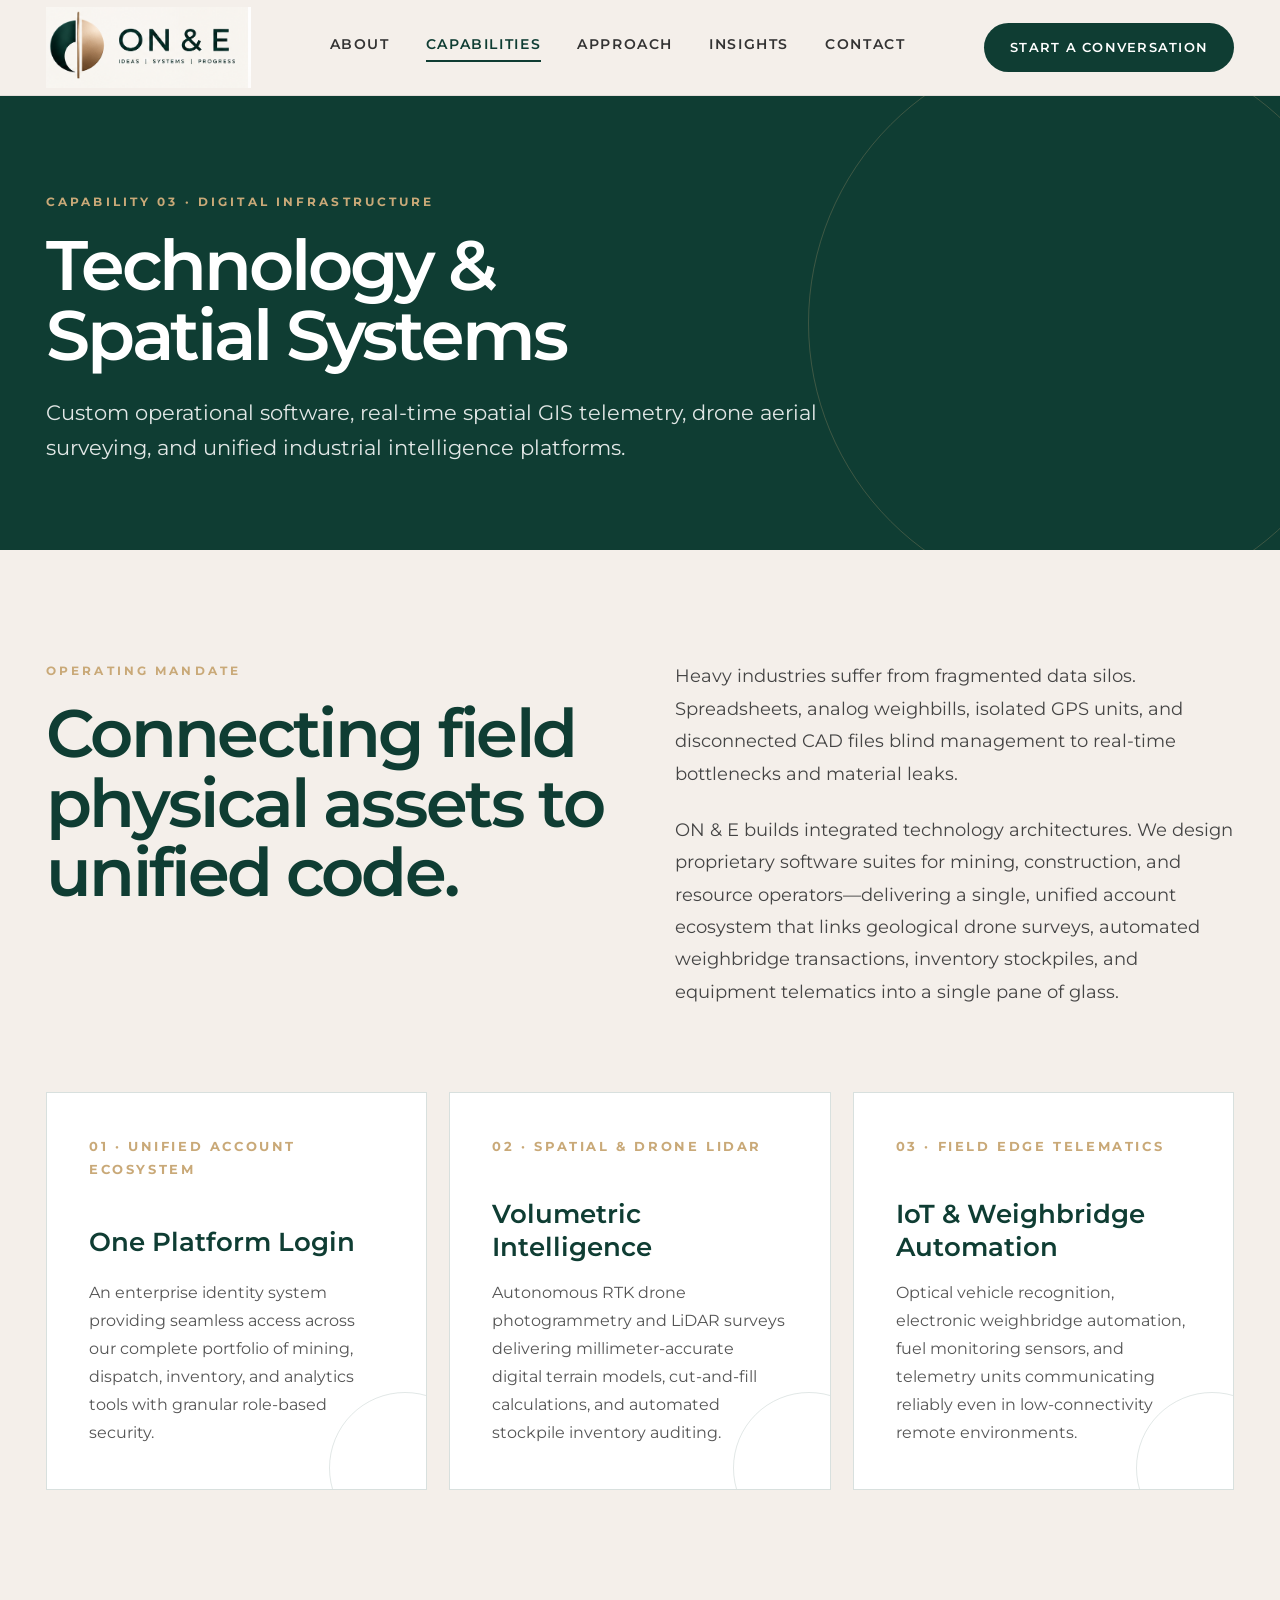
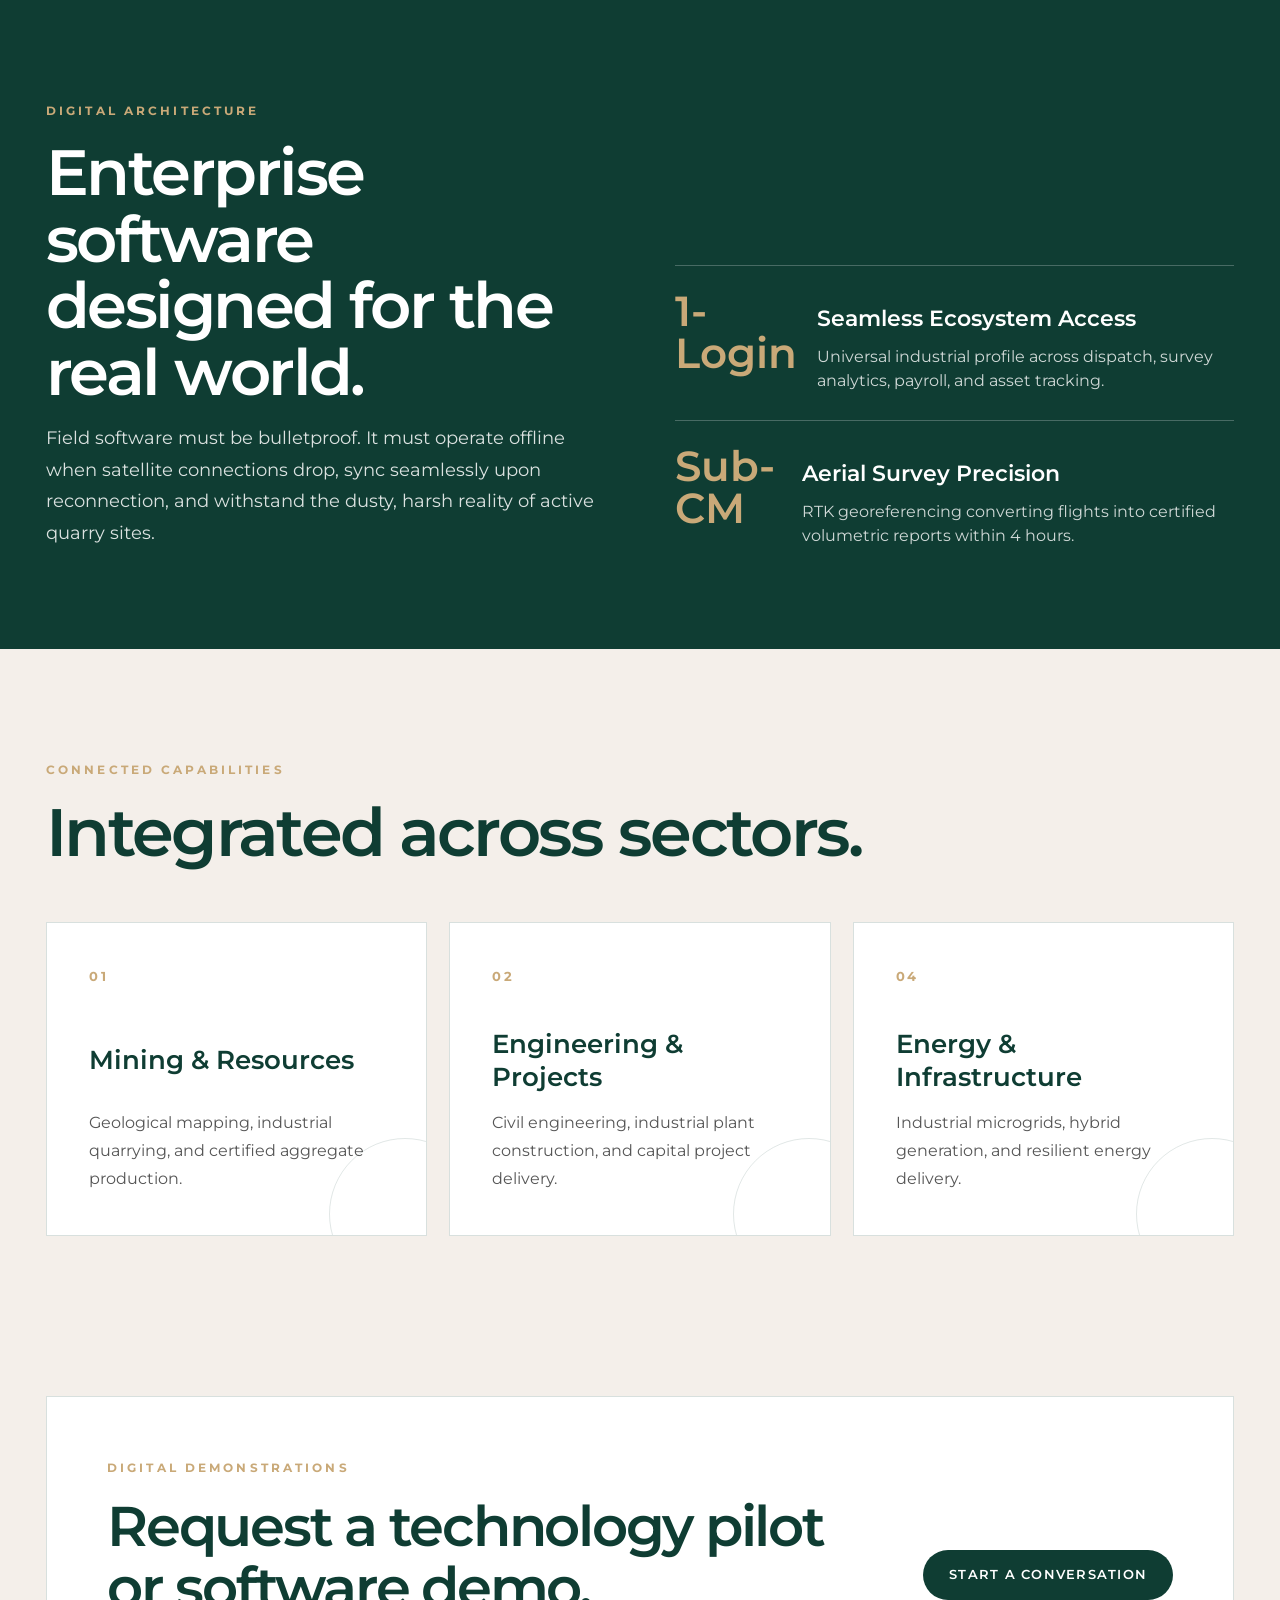
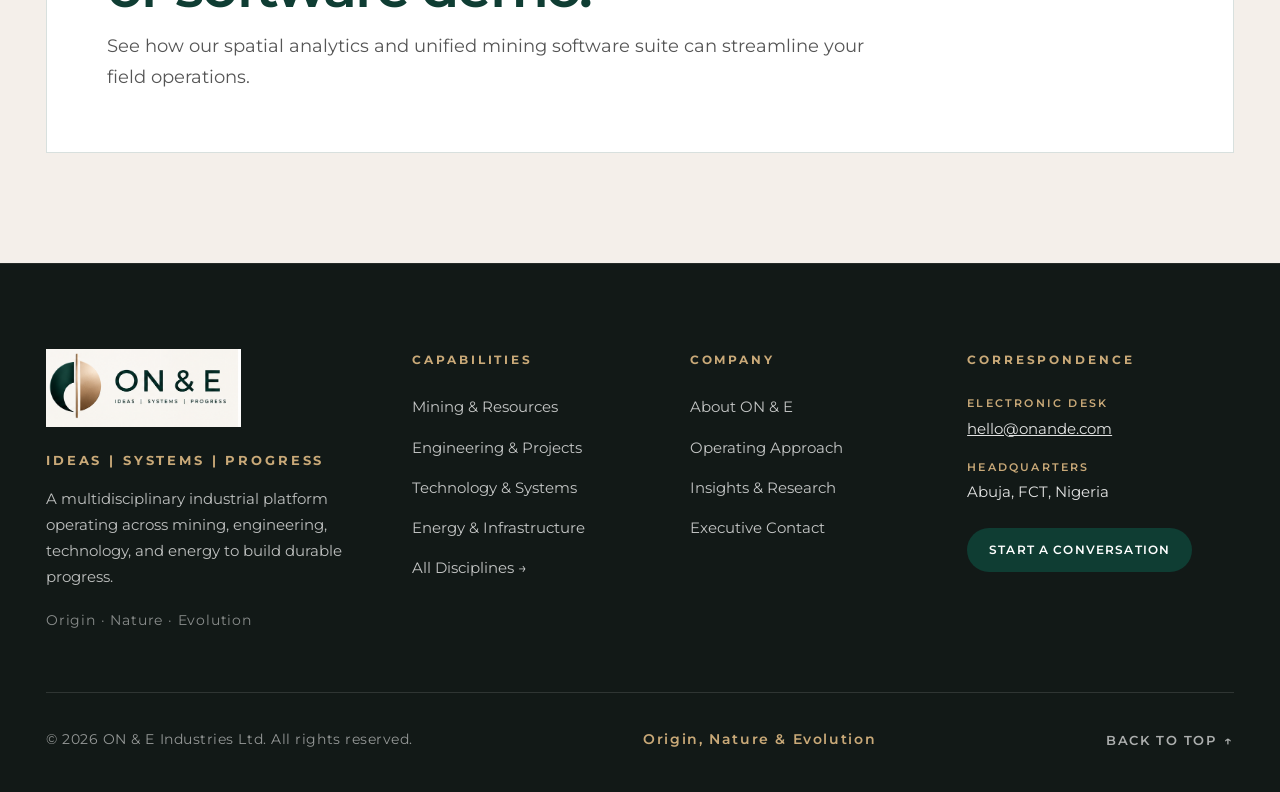
==== public/technology-systems.html @ f76ce3d9 "feat: complete production-ready ON & E corporate website with Swiss architectural design and full fo" ====
﻿<!doctype html>
<html lang="en">
<head>
  <meta charset="utf-8">
  <meta name="viewport" content="width=device-width, initial-scale=1">
  <title>Technology & Systems — Capabilities — ON & E</title>
  <meta name="description" content="ON & E Technology & Systems: Operational mining software, spatial intelligence, drone LiDAR surveying, and unified industrial cloud platforms.">
  <link rel="icon" type="image/svg+xml" href="favicon.svg">
  <link rel="stylesheet" href="css/styles.css">
</head>
<body>

  <!-- Navigation -->
  <header class="nav">
    <div class="wrap">
      <a href="index.html" aria-label="ON & E Home">
        <img class="logo" src="on-e-logo.png" alt="ON & E — Ideas | Systems | Progress">
      </a>
      <nav class="links" aria-label="Main Navigation">
        <a href="about.html">About</a>
        <a href="capabilities.html" class="active">Capabilities</a>
        <a href="approach.html">Approach</a>
        <a href="insights.html">Insights</a>
        <a href="contact.html">Contact</a>
      </nav>
      <a class="cta" href="contact.html">Start a conversation</a>
      <button class="mobile-toggle" id="mobile-toggle" aria-label="Toggle Navigation" aria-expanded="false">
        <svg width="24" height="24" viewBox="0 0 24 24" fill="none" stroke="currentColor" stroke-width="2">
          <path d="M4 6h16M4 12h16M4 18h16"/>
        </svg>
      </button>
    </div>
  </header>

  <!-- Mobile Drawer Menu -->
  <div class="mobile-menu" id="mobile-menu">
    <a href="index.html">Home</a>
    <a href="about.html">About</a>
    <a href="capabilities.html" class="active">Capabilities</a>
    <a href="approach.html">Approach</a>
    <a href="insights.html">Insights</a>
    <a href="contact.html">Contact</a>
  </div>

  <main>
    <!-- PAGE HERO -->
    <section class="page-hero-clean">
      <div class="wrap">
        <div class="eyebrow" style="color: var(--bronze);">Capability 03 · Digital Infrastructure</div>
        <h1>Technology &amp;<br>Spatial Systems</h1>
        <p>
          Custom operational software, real-time spatial GIS telemetry, drone aerial surveying, and unified industrial intelligence platforms.
        </p>
      </div>
    </section>

    <!-- SECTION: DISCIPLINE OVERVIEW -->
    <section class="section">
      <div class="wrap">
        <div class="grid2">
          <div>
            <div class="eyebrow">Operating Mandate</div>
            <h2>Connecting field physical assets to unified code.</h2>
          </div>
          <div>
            <p class="body-para">
              Heavy industries suffer from fragmented data silos. Spreadsheets, analog weighbills, isolated GPS units, and disconnected CAD files blind management to real-time bottlenecks and material leaks.
            </p>
            <p class="body-para">
              ON &amp; E builds integrated technology architectures. We design proprietary software suites for mining, construction, and resource operators—delivering a single, unified account ecosystem that links geological drone surveys, automated weighbridge transactions, inventory stockpiles, and equipment telematics into a single pane of glass.
            </p>
          </div>
        </div>

        <!-- TECHNICAL PILLARS GRID -->
        <div class="grid3" style="margin-top: 60px;">
          <article class="card">
            <div class="num">01 · Unified Account Ecosystem</div>
            <h3>One Platform Login</h3>
            <p>
              An enterprise identity system providing seamless access across our complete portfolio of mining, dispatch, inventory, and analytics tools with granular role-based security.
            </p>
          </article>
          <article class="card">
            <div class="num">02 · Spatial &amp; Drone LiDAR</div>
            <h3>Volumetric Intelligence</h3>
            <p>
              Autonomous RTK drone photogrammetry and LiDAR surveys delivering millimeter-accurate digital terrain models, cut-and-fill calculations, and automated stockpile inventory auditing.
            </p>
          </article>
          <article class="card">
            <div class="num">03 · Field Edge Telematics</div>
            <h3>IoT &amp; Weighbridge Automation</h3>
            <p>
              Optical vehicle recognition, electronic weighbridge automation, fuel monitoring sensors, and telemetry units communicating reliably even in low-connectivity remote environments.
            </p>
          </article>
        </div>
      </div>
    </section>

    <!-- BAND: PLATFORM VISION -->
    <section class="band">
      <div class="wrap grid">
        <div>
          <div class="eyebrow">Digital Architecture</div>
          <h2>Enterprise software designed for the real world.</h2>
          <p>
            Field software must be bulletproof. It must operate offline when satellite connections drop, sync seamlessly upon reconnection, and withstand the dusty, harsh reality of active quarry sites.
          </p>
        </div>
        <div>
          <div class="stat">
            <strong>1-Login</strong>
            <div>
              <div class="stat-title">Seamless Ecosystem Access</div>
              <div class="stat-desc">Universal industrial profile across dispatch, survey analytics, payroll, and asset tracking.</div>
            </div>
          </div>
          <div class="stat">
            <strong>Sub-CM</strong>
            <div>
              <div class="stat-title">Aerial Survey Precision</div>
              <div class="stat-desc">RTK georeferencing converting flights into certified volumetric reports within 4 hours.</div>
            </div>
          </div>
        </div>
      </div>
    </section>

    <!-- OTHER CAPABILITIES NAV -->
    <section class="section" style="padding-bottom: 50px;">
      <div class="wrap">
        <div class="eyebrow">Connected Capabilities</div>
        <h2>Integrated across sectors.</h2>
        <div class="grid3">
          <a href="mining-resources.html" class="card">
            <div class="num">01</div>
            <h3>Mining &amp; Resources</h3>
            <p>Geological mapping, industrial quarrying, and certified aggregate production.</p>
          </a>
          <a href="engineering-projects.html" class="card">
            <div class="num">02</div>
            <h3>Engineering &amp; Projects</h3>
            <p>Civil engineering, industrial plant construction, and capital project delivery.</p>
          </a>
          <a href="energy-infrastructure.html" class="card">
            <div class="num">04</div>
            <h3>Energy &amp; Infrastructure</h3>
            <p>Industrial microgrids, hybrid generation, and resilient energy delivery.</p>
          </a>
        </div>
      </div>
    </section>

    <!-- CONTACT STRIP -->
    <section class="contact">
      <div class="wrap">
        <div class="contactbox">
          <div>
            <div class="eyebrow">Digital Demonstrations</div>
            <h2>Request a technology pilot or software demo.</h2>
            <p>See how our spatial analytics and unified mining software suite can streamline your field operations.</p>
          </div>
          <a class="cta" href="contact.html">Start a conversation</a>
        </div>
      </div>
    </section>
  </main>

  <!-- FOOTER -->
  <footer class="footer">
    <div class="wrap">
      <div class="footer-top">
        <!-- Column 1: Brand & Narrative -->
        <div class="footer-brand">
          <a href="index.html" aria-label="ON & E Home">
            <img class="footer-logo" src="on-e-logo.png" alt="ON & E Logo">
          </a>
          <div class="footer-tagline">IDEAS | SYSTEMS | PROGRESS</div>
          <p class="footer-bio">
            A multidisciplinary industrial platform operating across mining, engineering, technology, and energy to build durable progress.
          </p>
          <div class="footer-spoken">Origin · Nature · Evolution</div>
        </div>

        <!-- Column 2: Capabilities -->
        <div>
          <div class="footer-heading">Capabilities</div>
          <div class="footer-nav">
            <a href="capabilities/mining-resources.html">Mining &amp; Resources</a>
            <a href="capabilities/engineering-projects.html">Engineering &amp; Projects</a>
            <a href="capabilities/technology-systems.html">Technology &amp; Systems</a>
            <a href="capabilities/energy-infrastructure.html">Energy &amp; Infrastructure</a>
            <a href="capabilities.html">All Disciplines &rarr;</a>
          </div>
        </div>

        <!-- Column 3: Company & Approach -->
        <div>
          <div class="footer-heading">Company</div>
          <div class="footer-nav">
            <a href="about.html">About ON &amp; E</a>
            <a href="approach.html">Operating Approach</a>
            <a href="insights.html">Insights &amp; Research</a>
            <a href="contact.html">Executive Contact</a>
          </div>
        </div>

        <!-- Column 4: Correspondence & Inquiries -->
        <div>
          <div class="footer-heading">Correspondence</div>
          <div class="footer-contact-item">
            <div class="footer-contact-label">Electronic Desk</div>
            <div class="footer-contact-val"><a href="mailto:hello@onande.com">hello@onande.com</a></div>
          </div>
          <div class="footer-contact-item">
            <div class="footer-contact-label">Headquarters</div>
            <div class="footer-contact-val">Abuja, FCT, Nigeria</div>
          </div>
          <div style="margin-top: 24px;">
            <a class="cta" href="contact.html" style="font-size: 11.5px; padding: 12px 22px;">Start a conversation</a>
          </div>
        </div>
      </div>

      <!-- Footer Bottom -->
      <div class="footer-bottom">
        <div class="footer-copy">&copy; 2026 ON &amp; E Industries Ltd. All rights reserved.</div>
        <div class="footer-meaning">Origin, Nature &amp; Evolution</div>
        <a href="#" class="footer-backtop" aria-label="Back to top">
          <span>Back to Top</span> &uarr;
        </a>
      </div>
    </div>
  </footer>

  <script src="js/main.js"></script>
</body>
</html>
---- public/css/styles.css ----
@import url('https://fonts.googleapis.com/css2?family=Montserrat:wght@400;500;600;700&display=swap');

:root {
  --green: #0F3D33;
  --bronze: #C9A978;
  --sand: #F4EFEA;
  --char: #222222;
  --white: #ffffff;
  --line: rgba(15, 61, 51, 0.16);
  --line-light: rgba(255, 255, 255, 0.18);
}

* {
  box-sizing: border-box;
}

html {
  scroll-behavior: smooth;
  font-size: 16px;
}

body {
  margin: 0;
  font-family: 'Montserrat', Arial, sans-serif;
  color: var(--char);
  background: var(--sand);
  font-size: 17px;
  line-height: 1.75;
  -webkit-font-smoothing: antialiased;
  -moz-osx-font-smoothing: grayscale;
}

a {
  color: inherit;
  text-decoration: none;
}

.wrap {
  max-width: 1260px;
  margin: auto;
  padding: 0 36px;
}

/* ==================================================
   NAVIGATION
   ================================================== */
.nav {
  height: 96px;
  background: rgba(244, 239, 234, 0.95);
  backdrop-filter: blur(16px);
  display: flex;
  align-items: center;
  position: sticky;
  top: 0;
  z-index: 50;
  border-bottom: 1px solid rgba(34, 34, 34, 0.08);
}

.nav .wrap {
  width: 100%;
  display: flex;
  align-items: center;
  justify-content: space-between;
}

.logo {
  width: 205px;
  height: auto;
  display: block;
}

.links {
  display: flex;
  gap: 36px;
  font-size: 13.5px;
  font-weight: 600;
  letter-spacing: 0.12em;
  text-transform: uppercase;
}

.links a {
  transition: color 0.2s ease;
  position: relative;
  padding-bottom: 6px;
  color: #333333;
}

.links a:hover,
.links a.active {
  color: var(--green);
}

.links a.active::after {
  content: "";
  position: absolute;
  bottom: 0;
  left: 0;
  width: 100%;
  height: 2px;
  background: var(--green);
}

.cta {
  background: var(--green);
  color: white;
  padding: 14px 26px;
  border-radius: 999px;
  font-size: 12.5px;
  letter-spacing: 0.1em;
  text-transform: uppercase;
  font-weight: 600;
  transition: all 0.2s ease;
  display: inline-block;
}

.cta:hover {
  background: #08241E;
  transform: translateY(-1px);
}

/* Mobile Toggle & Drawer */
.mobile-toggle {
  display: none;
  background: transparent;
  border: none;
  color: var(--green);
  cursor: pointer;
  padding: 10px;
  align-items: center;
  justify-content: center;
}

.mobile-menu {
  display: none;
  background: rgba(244, 239, 234, 0.98);
  backdrop-filter: blur(16px);
  border-bottom: 1px solid var(--line);
  padding: 28px 36px;
}

.mobile-menu.open {
  display: flex;
  flex-direction: column;
  gap: 20px;
}

.mobile-menu a {
  font-size: 14px;
  font-weight: 600;
  letter-spacing: 0.1em;
  text-transform: uppercase;
  color: var(--char);
  padding-bottom: 4px;
}

.mobile-menu a.active {
  color: var(--green);
}

/* ==================================================
   HERO SECTION
   ================================================== */
.hero {
  min-height: calc(100vh - 96px);
  background: var(--green);
  color: white;
  position: relative;
  overflow: hidden;
  display: flex;
  align-items: center;
}

.hero:before {
  content: "";
  position: absolute;
  width: 760px;
  height: 760px;
  border: 1px solid rgba(201, 169, 120, 0.32);
  border-radius: 50%;
  right: -130px;
  top: 50%;
  transform: translateY(-50%);
  pointer-events: none;
}

.hero:after {
  content: "";
  position: absolute;
  width: 460px;
  height: 460px;
  border: 1px solid rgba(244, 239, 234, 0.15);
  border-radius: 50%;
  right: 20px;
  top: 50%;
  transform: translateY(-50%);
  pointer-events: none;
}

.hero .wrap {
  position: relative;
  z-index: 2;
  width: 100%;
  display: grid;
  grid-template-columns: 1.05fr 0.95fr;
  gap: 60px;
  align-items: center;
  padding-top: 60px;
  padding-bottom: 80px;
}

.kicker {
  font-size: 13px;
  letter-spacing: 0.28em;
  text-transform: uppercase;
  color: var(--bronze);
  margin-bottom: 24px;
  font-weight: 600;
}

.hero h1 {
  font-size: clamp(56px, 7.2vw, 104px);
  line-height: 0.96;
  letter-spacing: -0.05em;
  margin: 0 0 28px;
  font-weight: 600;
}

.hero h1 span {
  color: #e6d6bd;
}

.hero p {
  font-size: 20px;
  line-height: 1.7;
  max-width: 620px;
  color: rgba(255, 255, 255, 0.85);
  margin: 0 0 38px;
}

.hero-actions {
  display: flex;
  gap: 16px;
  align-items: center;
  flex-wrap: wrap;
}

.btn {
  padding: 16px 28px;
  border-radius: 999px;
  font-size: 12.5px;
  letter-spacing: 0.12em;
  text-transform: uppercase;
  font-weight: 600;
  transition: all 0.2s ease;
  display: inline-block;
  cursor: pointer;
}

.btn.primary {
  background: var(--bronze);
  color: var(--char);
}

.btn.primary:hover {
  background: #d8be96;
  transform: translateY(-1px);
}

.btn.secondary {
  border: 1px solid rgba(255, 255, 255, 0.4);
  color: white;
}

.btn.secondary:hover {
  border-color: white;
  background: rgba(255, 255, 255, 0.1);
}

.btn.green {
  background: var(--green);
  color: white;
}

.btn.green:hover {
  background: #08241E;
  transform: translateY(-1px);
}

.btn.outline-green {
  border: 1.5px solid var(--green);
  color: var(--green);
  background: transparent;
  font-weight: 600;
}

.btn.outline-green:hover {
  background: var(--green);
  color: white;
  transform: translateY(-1px);
}

/* Hero Mark - The Focus */
.hero-mark {
  height: 520px;
  display: flex;
  align-items: center;
  justify-content: center;
}

.mark {
  width: 360px;
  height: 360px;
  border: 1px solid rgba(201, 169, 120, 0.4);
  border-radius: 50%;
  position: relative;
  display: flex;
  align-items: center;
  justify-content: center;
}

.mark:before {
  content: "";
  position: absolute;
  width: 240px;
  height: 360px;
  border-radius: 50%;
  border: 1px solid rgba(255, 255, 255, 0.22);
  left: 30px;
}

.mark:after {
  content: "";
  position: absolute;
  width: 240px;
  height: 360px;
  border-radius: 50%;
  border: 1px solid rgba(201, 169, 120, 0.5);
  right: 30px;
}

.divider {
  width: 2px;
  height: 310px;
  background: var(--bronze);
  position: relative;
  z-index: 2;
}

/* ==================================================
   SUB-PAGE HERO
   ================================================== */
.page-hero-clean {
  background: var(--green);
  color: white;
  padding: 95px 0 85px;
  position: relative;
  overflow: hidden;
}

.page-hero-clean:before {
  content: "";
  position: absolute;
  width: 560px;
  height: 560px;
  border: 1px solid rgba(201, 169, 120, 0.25);
  border-radius: 50%;
  right: -90px;
  top: 50%;
  transform: translateY(-50%);
  pointer-events: none;
}

.page-hero-clean h1 {
  font-size: clamp(48px, 5.5vw, 82px);
  line-height: 1.0;
  letter-spacing: -0.045em;
  margin: 0 0 24px;
  font-weight: 600;
}

.page-hero-clean p {
  font-size: 21px;
  line-height: 1.68;
  max-width: 780px;
  color: rgba(255, 255, 255, 0.88);
  margin: 0;
}

/* ==================================================
   SECTIONS & EDITORIAL TYPOGRAPHY
   ================================================== */
.section {
  padding: 110px 0;
}

.eyebrow {
  font-size: 12px;
  letter-spacing: 0.26em;
  text-transform: uppercase;
  color: var(--bronze);
  font-weight: 700;
  margin-bottom: 18px;
}

.section h2 {
  font-size: clamp(42px, 5.2vw, 70px);
  line-height: 1.04;
  letter-spacing: -0.04em;
  color: var(--green);
  margin: 0 0 28px;
  font-weight: 600;
}

.lead {
  font-size: 21px;
  line-height: 1.68;
  max-width: 780px;
  color: #444444;
  font-weight: 400;
  margin: 0;
}

.body-para {
  font-size: 18px;
  line-height: 1.8;
  color: #444444;
  margin: 0 0 24px;
}

/* ==================================================
   GRIDS & CARDS
   ================================================== */
.grid2 {
  display: grid;
  grid-template-columns: 1fr 1fr;
  gap: 70px;
  align-items: start;
}

.grid3 {
  display: grid;
  grid-template-columns: repeat(3, 1fr);
  gap: 22px;
  margin-top: 55px;
}

.card {
  background: white;
  padding: 42px;
  border: 1px solid var(--line);
  min-height: 310px;
  position: relative;
  overflow: hidden;
  display: flex;
  flex-direction: column;
  justify-content: space-between;
  transition: transform 0.2s ease, border-color 0.2s ease;
}

.card:hover {
  transform: translateY(-2px);
  border-color: rgba(201, 169, 120, 0.6);
}

.card:after {
  content: "";
  position: absolute;
  width: 150px;
  height: 150px;
  border: 1px solid rgba(15, 61, 51, 0.12);
  border-radius: 50%;
  right: -55px;
  bottom: -55px;
  pointer-events: none;
}

.num {
  font-size: 13px;
  letter-spacing: 0.2em;
  color: var(--bronze);
  font-weight: 700;
  text-transform: uppercase;
}

.card h3 {
  font-size: 26px;
  line-height: 1.25;
  color: var(--green);
  margin: 40px 0 16px;
  font-weight: 600;
}

.card p {
  font-size: 16px;
  line-height: 1.75;
  color: #555555;
  margin: 0;
}

/* ==================================================
   CAPABILITIES BAND
   ================================================== */
.band {
  background: var(--green);
  color: white;
  padding: 100px 0;
}

.band .grid {
  display: grid;
  grid-template-columns: 1fr 1fr;
  gap: 70px;
  align-items: end;
}

.band h2 {
  color: white;
  font-size: clamp(42px, 5vw, 68px);
  line-height: 1.04;
  letter-spacing: -0.04em;
  margin: 0 0 18px;
  font-weight: 600;
}

.band p {
  color: rgba(255, 255, 255, 0.85);
  line-height: 1.75;
  font-size: 18px;
  margin: 0;
}

.stat {
  border-top: 1px solid rgba(255, 255, 255, 0.24);
  padding-top: 24px;
  margin-top: 26px;
  display: flex;
  align-items: baseline;
  gap: 20px;
  transition: all 0.2s ease;
  color: white;
}

.stat:hover {
  padding-left: 10px;
}

.stat strong {
  font-size: 42px;
  font-weight: 600;
  color: var(--bronze);
  display: block;
  margin-bottom: 5px;
  line-height: 1;
}

.stat-title {
  font-size: 22px;
  font-weight: 600;
  color: white;
}

.stat-desc {
  font-size: 15.5px;
  line-height: 1.6;
  color: rgba(255, 255, 255, 0.8);
  margin-top: 6px;
}

.coord-desc {
  font-size: 15px;
  line-height: 1.6;
  color: #666666;
  margin-top: 3px;
}

.read-more {
  font-size: 13px;
  letter-spacing: 0.14em;
  color: var(--bronze);
  font-weight: 700;
  text-transform: uppercase;
  margin-top: 24px;
  display: inline-block;
  transition: transform 0.2s ease;
}

.read-more:hover {
  transform: translateX(4px);
}

/* ==================================================
   ASYMMETRIC APPROACH GRID
   ================================================== */
.projects {
  display: grid;
  grid-template-columns: 1.25fr 0.75fr;
  gap: 22px;
  margin-top: 55px;
}

.project {
  min-height: 440px;
  background: #1c2f2b;
  position: relative;
  overflow: hidden;
  color: white;
  padding: 42px;
  display: flex;
  flex-direction: column;
  justify-content: flex-end;
}

.project.small {
  min-height: 209px;
}

.project:nth-child(2) {
  background: #263f39;
}

.project:nth-child(3) {
  background: #6a4b35;
}

.project:before {
  content: "";
  position: absolute;
  inset: 0;
  background: radial-gradient(circle at 70% 30%, rgba(201, 169, 120, 0.3), transparent 32%),
              linear-gradient(135deg, transparent 40%, rgba(255, 255, 255, 0.04) 40%, rgba(255, 255, 255, 0.04) 41%, transparent 41%);
  pointer-events: none;
}

.project > * {
  position: relative;
  z-index: 2;
}

.project h3 {
  font-size: 30px;
  line-height: 1.2;
  margin: 10px 0;
  font-weight: 600;
}

.project p {
  max-width: 480px;
  font-size: 16px;
  line-height: 1.7;
  color: rgba(255, 255, 255, 0.82);
  margin: 0;
}

/* ==================================================
   CAPABILITY DETAIL BOX (SUBPAGES)
   ================================================== */
.cap-detail-box {
  background: white;
  border: 1px solid var(--line);
  padding: 52px;
  margin-bottom: 28px;
  position: relative;
  overflow: hidden;
}

.cap-detail-box:after {
  content: "";
  position: absolute;
  width: 200px;
  height: 200px;
  border: 1px solid rgba(15, 61, 51, 0.08);
  border-radius: 50%;
  right: -80px;
  bottom: -80px;
  pointer-events: none;
}

.cap-detail-box h3 {
  font-size: 28px;
  line-height: 1.25;
  color: var(--green);
  margin: 16px 0 18px;
  font-weight: 600;
}

.cap-detail-box p {
  font-size: 17px;
  line-height: 1.8;
  color: #555555;
  margin: 0;
}

/* ==================================================
   CONTACT BOX & FORM
   ================================================== */
.contact {
  background: var(--sand);
  padding: 110px 0;
}

.contactbox {
  background: white;
  border: 1px solid var(--line);
  padding: 60px;
  display: grid;
  grid-template-columns: 1fr auto;
  gap: 50px;
  align-items: center;
}

.contactbox h2 {
  margin: 0;
  font-size: clamp(40px, 4.5vw, 56px);
  color: var(--green);
  letter-spacing: -0.04em;
  font-weight: 600;
  line-height: 1.08;
}

.contactbox p {
  color: #555555;
  line-height: 1.7;
  font-size: 18px;
  margin: 14px 0 0;
}

/* Form */
.form-wrap {
  background: white;
  border: 1px solid var(--line);
  padding: 52px;
  margin-top: 40px;
}

.form-group {
  margin-bottom: 26px;
}

.form-label {
  display: block;
  font-size: 12px;
  letter-spacing: 0.18em;
  text-transform: uppercase;
  color: var(--char);
  font-weight: 700;
  margin-bottom: 10px;
}

.form-input,
.form-textarea,
.form-select {
  width: 100%;
  padding: 18px 20px;
  border: 1px solid var(--line);
  background: var(--sand);
  font-family: inherit;
  font-size: 16px;
  color: var(--char);
  outline: none;
  transition: border-color 0.2s ease, background 0.2s ease;
}

.form-input:focus,
.form-textarea:focus,
.form-select:focus {
  border-color: var(--green);
  background: white;
}

/* ==================================================
   FOOTER (COMPREHENSIVE EDITORIAL)
   ================================================== */
.footer {
  background: #121917;
  color: white;
  padding: 85px 0 40px;
  border-top: 1px solid rgba(255, 255, 255, 0.08);
}

.footer-top {
  display: grid;
  grid-template-columns: 1.4fr 1fr 1fr 1.2fr;
  gap: 55px;
  padding-bottom: 60px;
  border-bottom: 1px solid rgba(255, 255, 255, 0.12);
}

.footer-brand {
  display: flex;
  flex-direction: column;
}

.footer-logo {
  width: 195px;
  height: auto;
  margin-bottom: 22px;
  display: block;
}

.footer-tagline {
  font-size: 13px;
  font-weight: 700;
  letter-spacing: 0.22em;
  color: var(--bronze);
  text-transform: uppercase;
  margin-bottom: 14px;
}

.footer-bio {
  font-size: 15px;
  line-height: 1.75;
  color: rgba(255, 255, 255, 0.72);
  margin: 0 0 18px;
  max-width: 360px;
}

.footer-spoken {
  font-size: 13.5px;
  color: rgba(255, 255, 255, 0.5);
  letter-spacing: 0.06em;
}

.footer-heading {
  font-size: 12px;
  font-weight: 700;
  letter-spacing: 0.24em;
  text-transform: uppercase;
  color: var(--bronze);
  margin: 0 0 24px;
}

.footer-nav {
  display: flex;
  flex-direction: column;
  gap: 14px;
}

.footer-nav a {
  font-size: 15px;
  color: rgba(255, 255, 255, 0.75);
  transition: color 0.2s ease, transform 0.2s ease;
  display: inline-block;
}

.footer-nav a:hover {
  color: white;
  transform: translateX(4px);
}

.footer-contact-item {
  margin-bottom: 18px;
}

.footer-contact-label {
  font-size: 11px;
  letter-spacing: 0.2em;
  text-transform: uppercase;
  color: var(--bronze);
  font-weight: 600;
  margin-bottom: 4px;
}

.footer-contact-val {
  font-size: 15px;
  color: rgba(255, 255, 255, 0.88);
  line-height: 1.5;
}

.footer-contact-val a {
  color: rgba(255, 255, 255, 0.88);
  text-decoration: underline;
  transition: color 0.2s ease;
}

.footer-contact-val a:hover {
  color: var(--bronze);
}

.footer-bottom {
  padding-top: 35px;
  display: flex;
  justify-content: space-between;
  align-items: center;
  flex-wrap: wrap;
  gap: 20px;
}

.footer-copy {
  font-size: 13.5px;
  color: rgba(255, 255, 255, 0.55);
  letter-spacing: 0.04em;
}

.footer-meaning {
  font-size: 13.5px;
  color: var(--bronze);
  letter-spacing: 0.12em;
  font-weight: 600;
}

.footer-backtop {
  font-size: 13px;
  letter-spacing: 0.12em;
  text-transform: uppercase;
  color: rgba(255, 255, 255, 0.65);
  font-weight: 600;
  display: flex;
  align-items: center;
  gap: 8px;
  transition: color 0.2s ease;
}

.footer-backtop:hover {
  color: white;
}

/* ==================================================
   RESPONSIVE DESIGN (TABLET & MOBILE)
   ================================================== */
@media (max-width: 900px) {
  .wrap {
    padding: 0 24px;
  }
  .links {
    display: none;
  }
  .mobile-toggle {
    display: flex;
  }
  .hero .wrap,
  .band .grid,
  .projects,
  .contactbox,
  .grid2 {
    grid-template-columns: 1fr;
    gap: 40px;
  }
  .hero-mark {
    height: 320px;
  }
  .mark {
    width: 260px;
    height: 260px;
  }
  .divider {
    height: 220px;
  }
  .grid3 {
    grid-template-columns: 1fr;
  }
  .hero {
    min-height: auto;
  }
  .hero h1 {
    font-size: 56px;
  }
  .section {
    padding: 80px 0;
  }
  .contactbox h2 {
    font-size: 38px;
  }
  .footer-top {
    grid-template-columns: 1fr;
    gap: 40px;
  }
  .footer-bottom {
    flex-direction: column;
    align-items: flex-start;
    gap: 14px;
  }
}
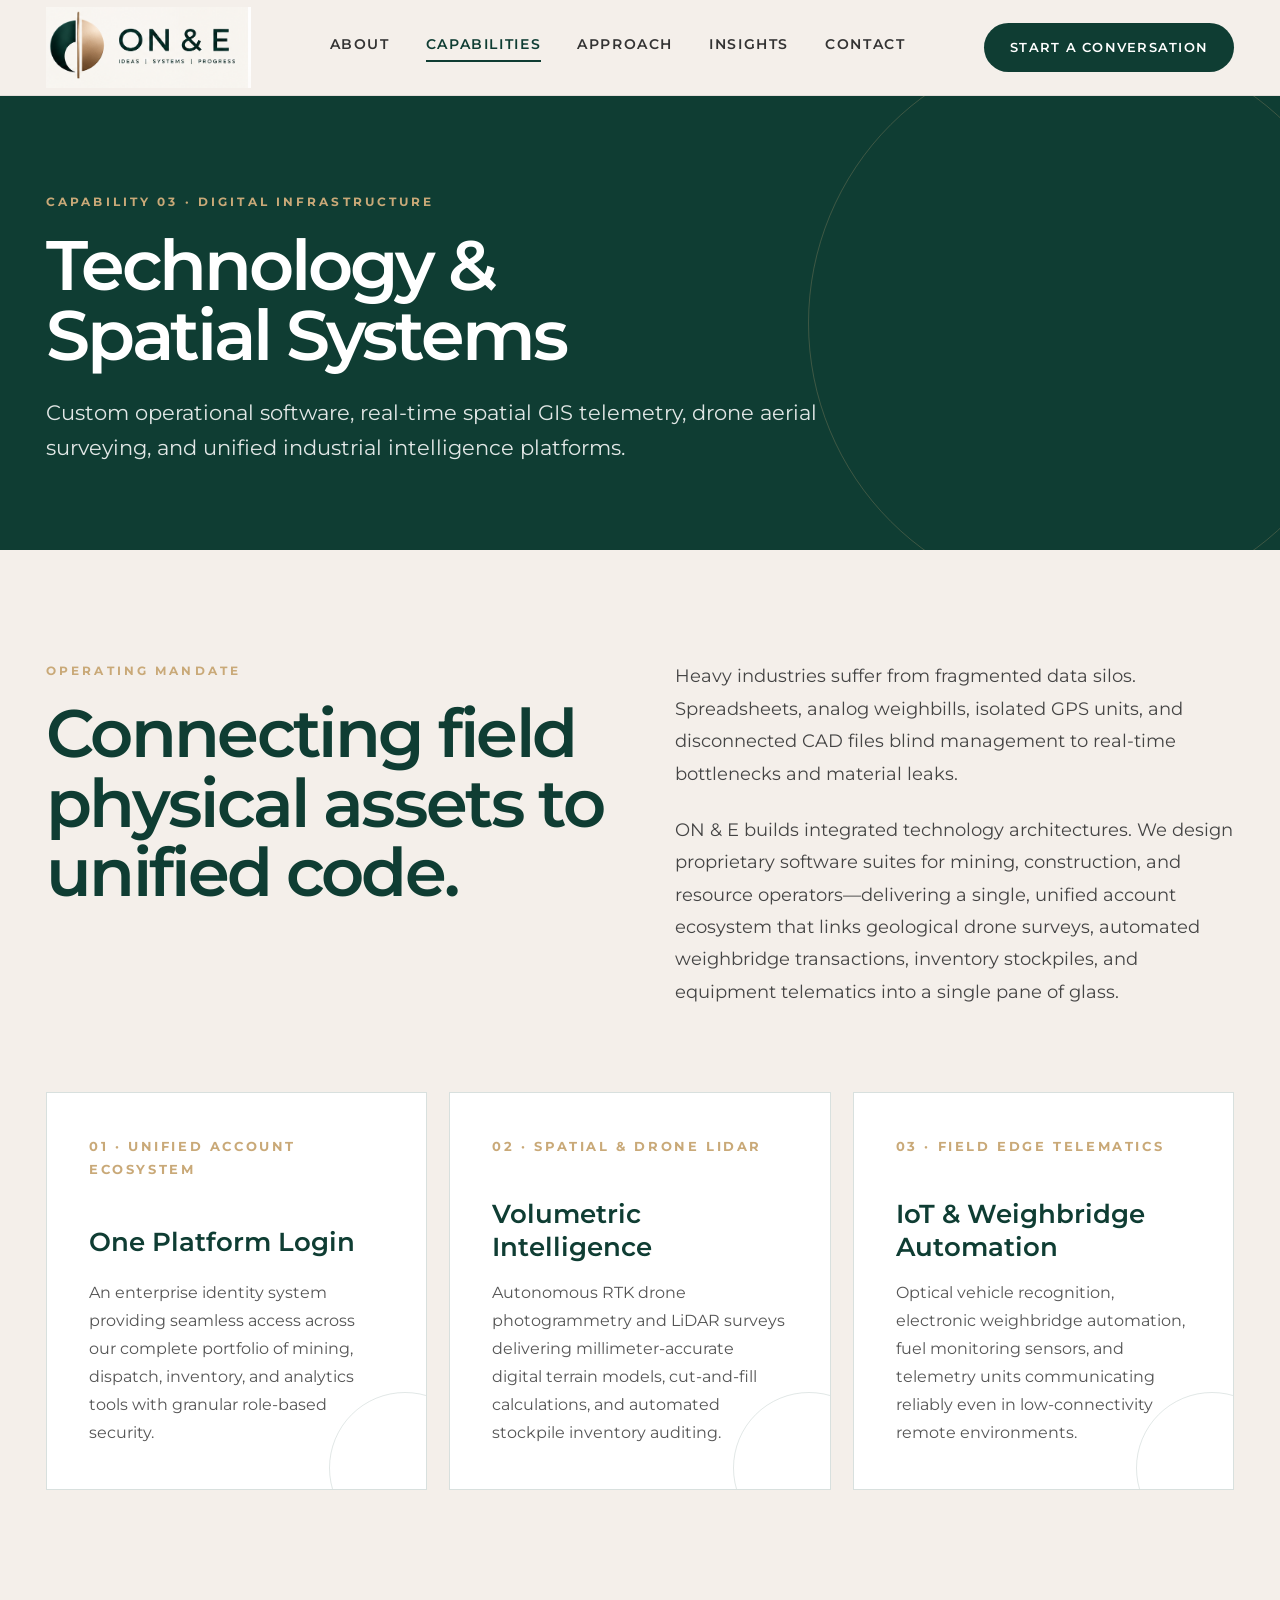
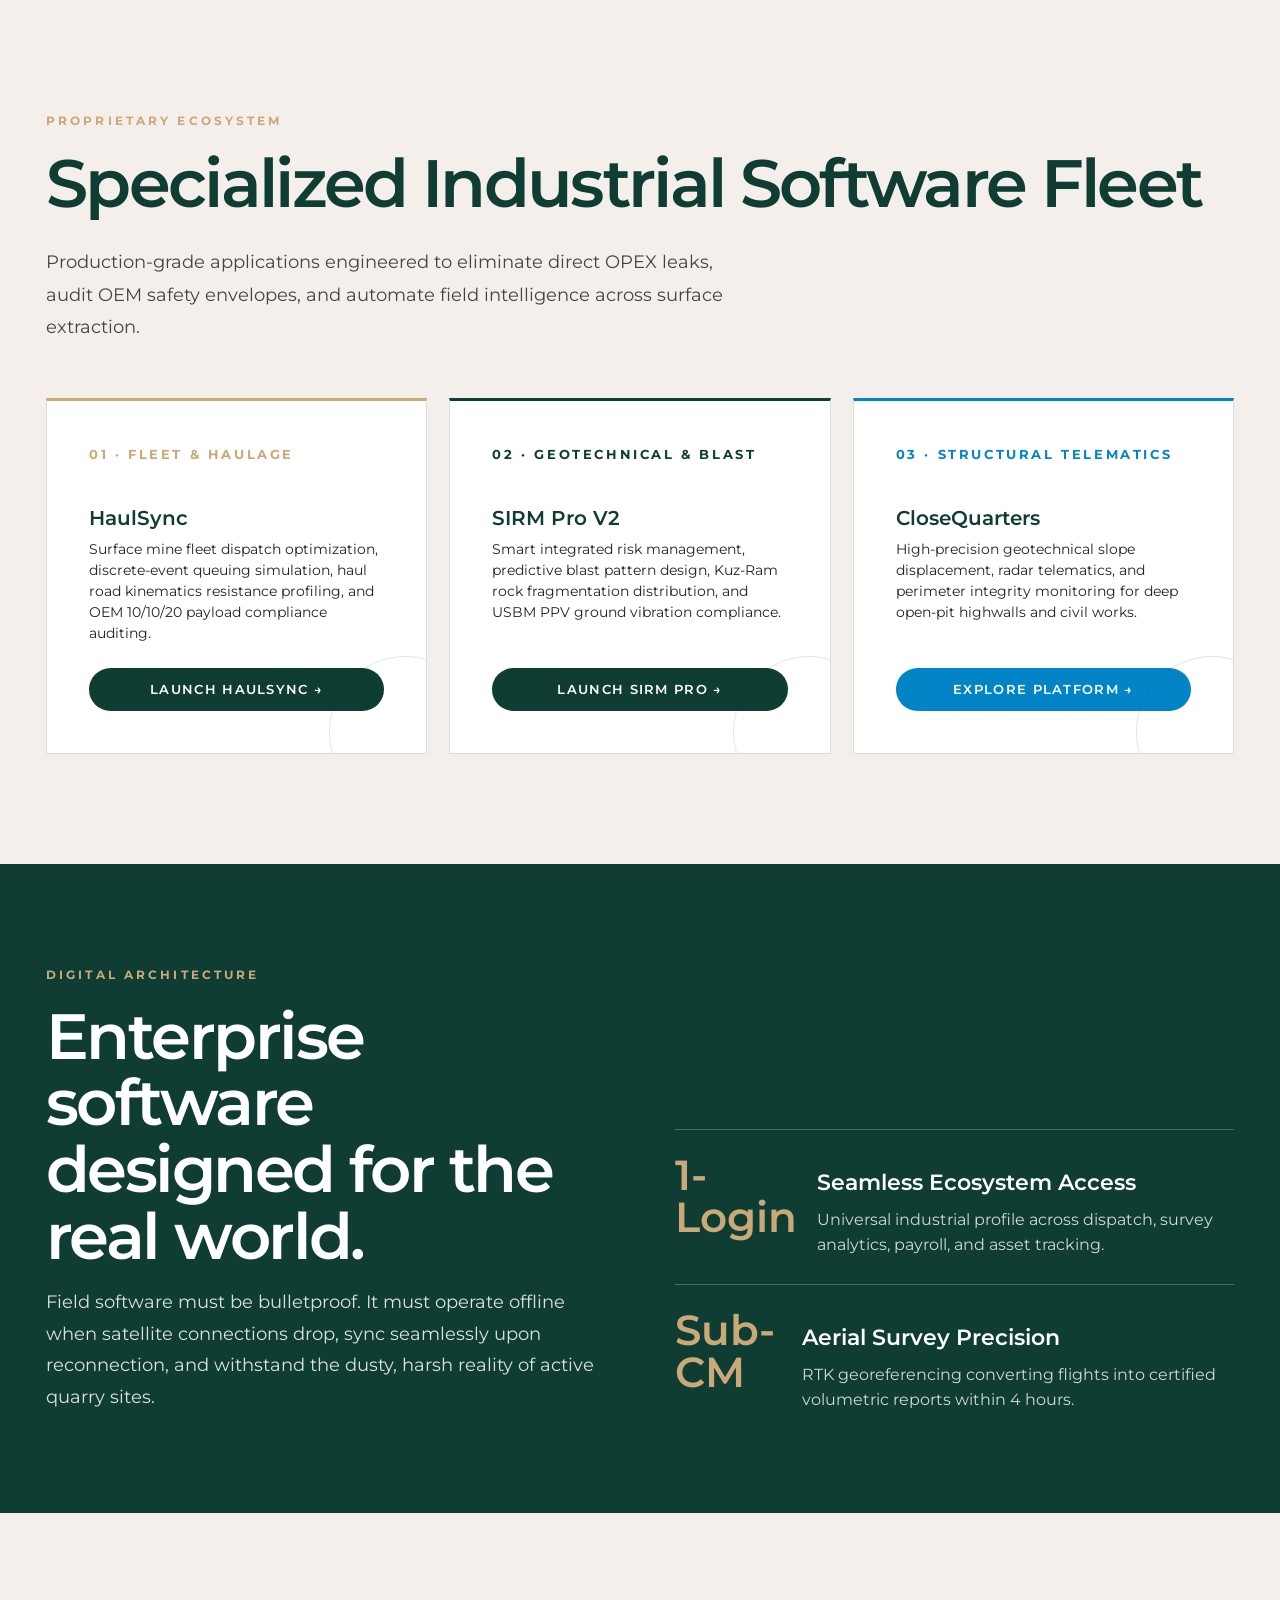
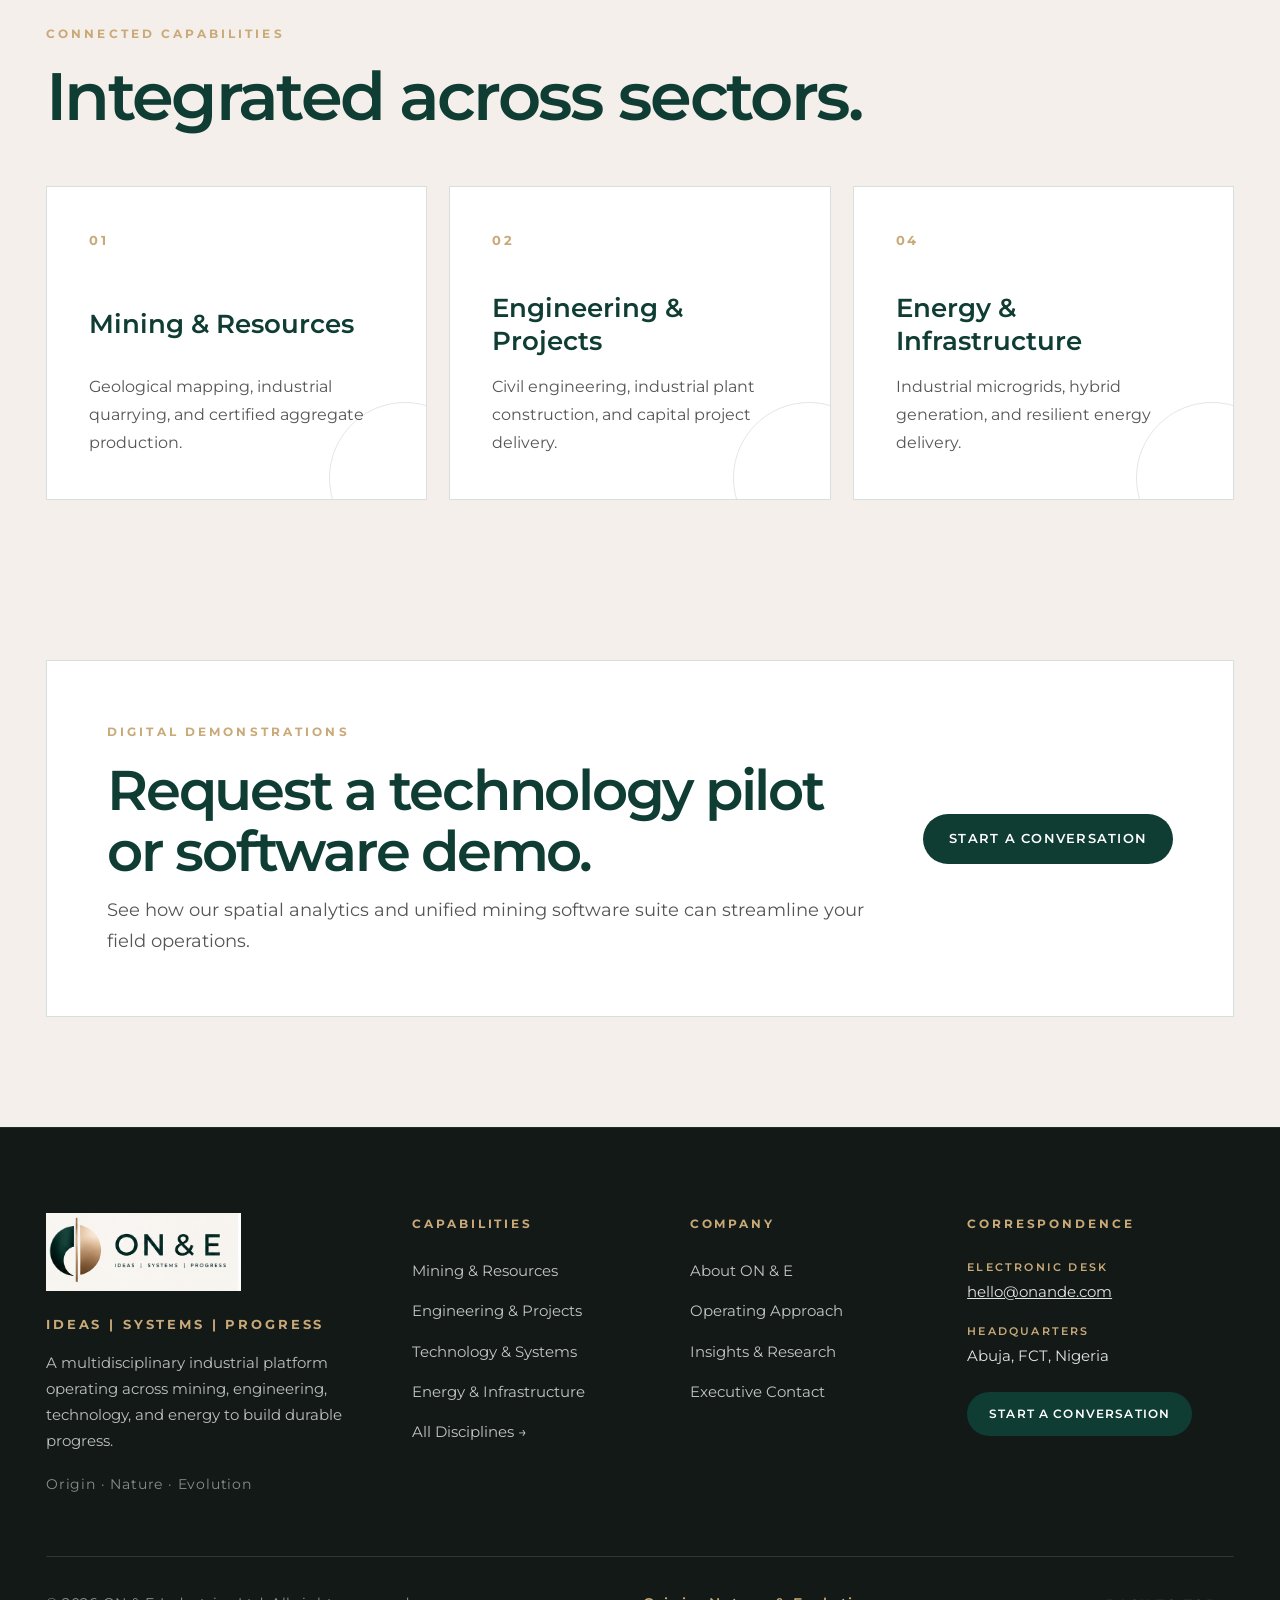
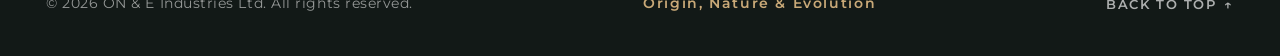
==== commit 12834769: "Add HaulSync and SIRM Pro software fleet showcase" ====
--- a/public/technology-systems.html
+++ b/public/technology-systems.html
@@ -1,4 +1,4 @@
-﻿<!doctype html>
+<!doctype html>
 <html lang="en">
 <head>
   <meta charset="utf-8">
@@ -99,6 +99,64 @@
       </div>
     </section>
 
+    <!-- SECTION: SPECIALIZED INDUSTRIAL SOFTWARE SUITES -->
+    <section class="section" style="background: var(--sand); border-top: 1px solid var(--border); border-bottom: 1px solid var(--border);">
+      <div class="wrap">
+        <div class="eyebrow" style="color: var(--bronze);">Proprietary Ecosystem</div>
+        <h2>Specialized Industrial Software Fleet</h2>
+        <p class="body-para" style="max-width: 680px; margin-bottom: 40px;">
+          Production-grade applications engineered to eliminate direct OPEX leaks, audit OEM safety envelopes, and automate field intelligence across surface extraction.
+        </p>
+
+        <div class="grid3">
+          <article class="card" style="display: flex; flex-direction: column; justify-content: space-between; border-top: 3px solid var(--bronze);">
+            <div>
+              <div class="num" style="color: var(--bronze);">01 · Fleet &amp; Haulage</div>
+              <h3 style="font-size: 20px; margin-bottom: 8px;">HaulSync</h3>
+              <p style="font-size: 14px; line-height: 1.5; color: var(--text-muted);">
+                Surface mine fleet dispatch optimization, discrete-event queuing simulation, haul road kinematics resistance profiling, and OEM 10/10/20 payload compliance auditing.
+              </p>
+            </div>
+            <div style="margin-top: 24px;">
+              <a href="https://haulsync.onande.com" target="_blank" rel="noopener noreferrer" class="cta" style="display: inline-block; font-size: 13px; padding: 10px 18px; width: 100%; text-align: center;">
+                Launch HaulSync &rarr;
+              </a>
+            </div>
+          </article>
+
+          <article class="card" style="display: flex; flex-direction: column; justify-content: space-between; border-top: 3px solid var(--green);">
+            <div>
+              <div class="num" style="color: var(--green);">02 · Geotechnical &amp; Blast</div>
+              <h3 style="font-size: 20px; margin-bottom: 8px;">SIRM Pro V2</h3>
+              <p style="font-size: 14px; line-height: 1.5; color: var(--text-muted);">
+                Smart integrated risk management, predictive blast pattern design, Kuz-Ram rock fragmentation distribution, and USBM PPV ground vibration compliance.
+              </p>
+            </div>
+            <div style="margin-top: 24px;">
+              <a href="https://sirm.onande.com" target="_blank" rel="noopener noreferrer" class="cta" style="display: inline-block; font-size: 13px; padding: 10px 18px; width: 100%; text-align: center; background: var(--green); border-color: var(--green);">
+                Launch SIRM Pro &rarr;
+              </a>
+            </div>
+          </article>
+
+          <article class="card" style="display: flex; flex-direction: column; justify-content: space-between; border-top: 3px solid #0284C7;">
+            <div>
+              <div class="num" style="color: #0284C7;">03 · Structural Telematics</div>
+              <h3 style="font-size: 20px; margin-bottom: 8px;">CloseQuarters</h3>
+              <p style="font-size: 14px; line-height: 1.5; color: var(--text-muted);">
+                High-precision geotechnical slope displacement, radar telematics, and perimeter integrity monitoring for deep open-pit highwalls and civil works.
+              </p>
+            </div>
+            <div style="margin-top: 24px;">
+              <a href="https://closequarters.onande.com" target="_blank" rel="noopener noreferrer" class="cta" style="display: inline-block; font-size: 13px; padding: 10px 18px; width: 100%; text-align: center; background: #0284C7; border-color: #0284C7;">
+                Explore Platform &rarr;
+              </a>
+            </div>
+          </article>
+        </div>
+      </div>
+    </section>
+
     <!-- BAND: PLATFORM VISION -->
     <section class="band">
       <div class="wrap grid">
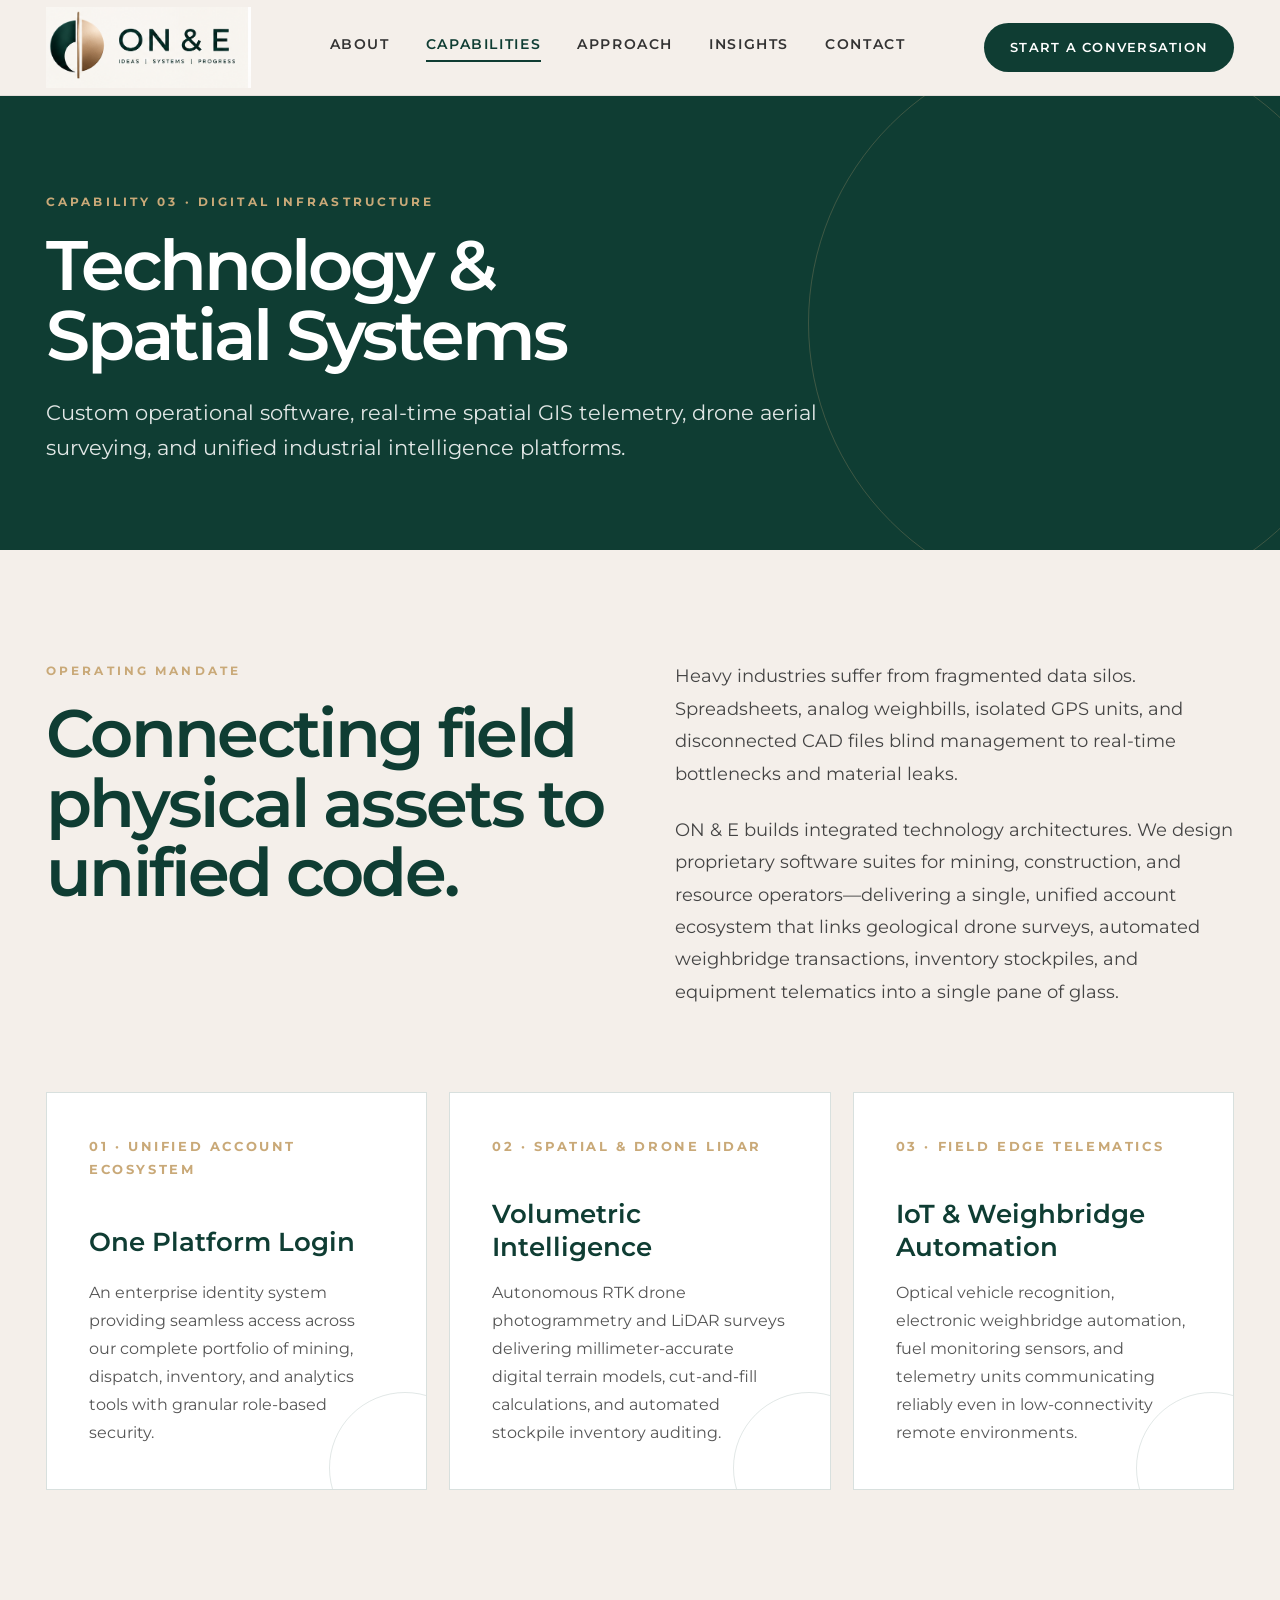
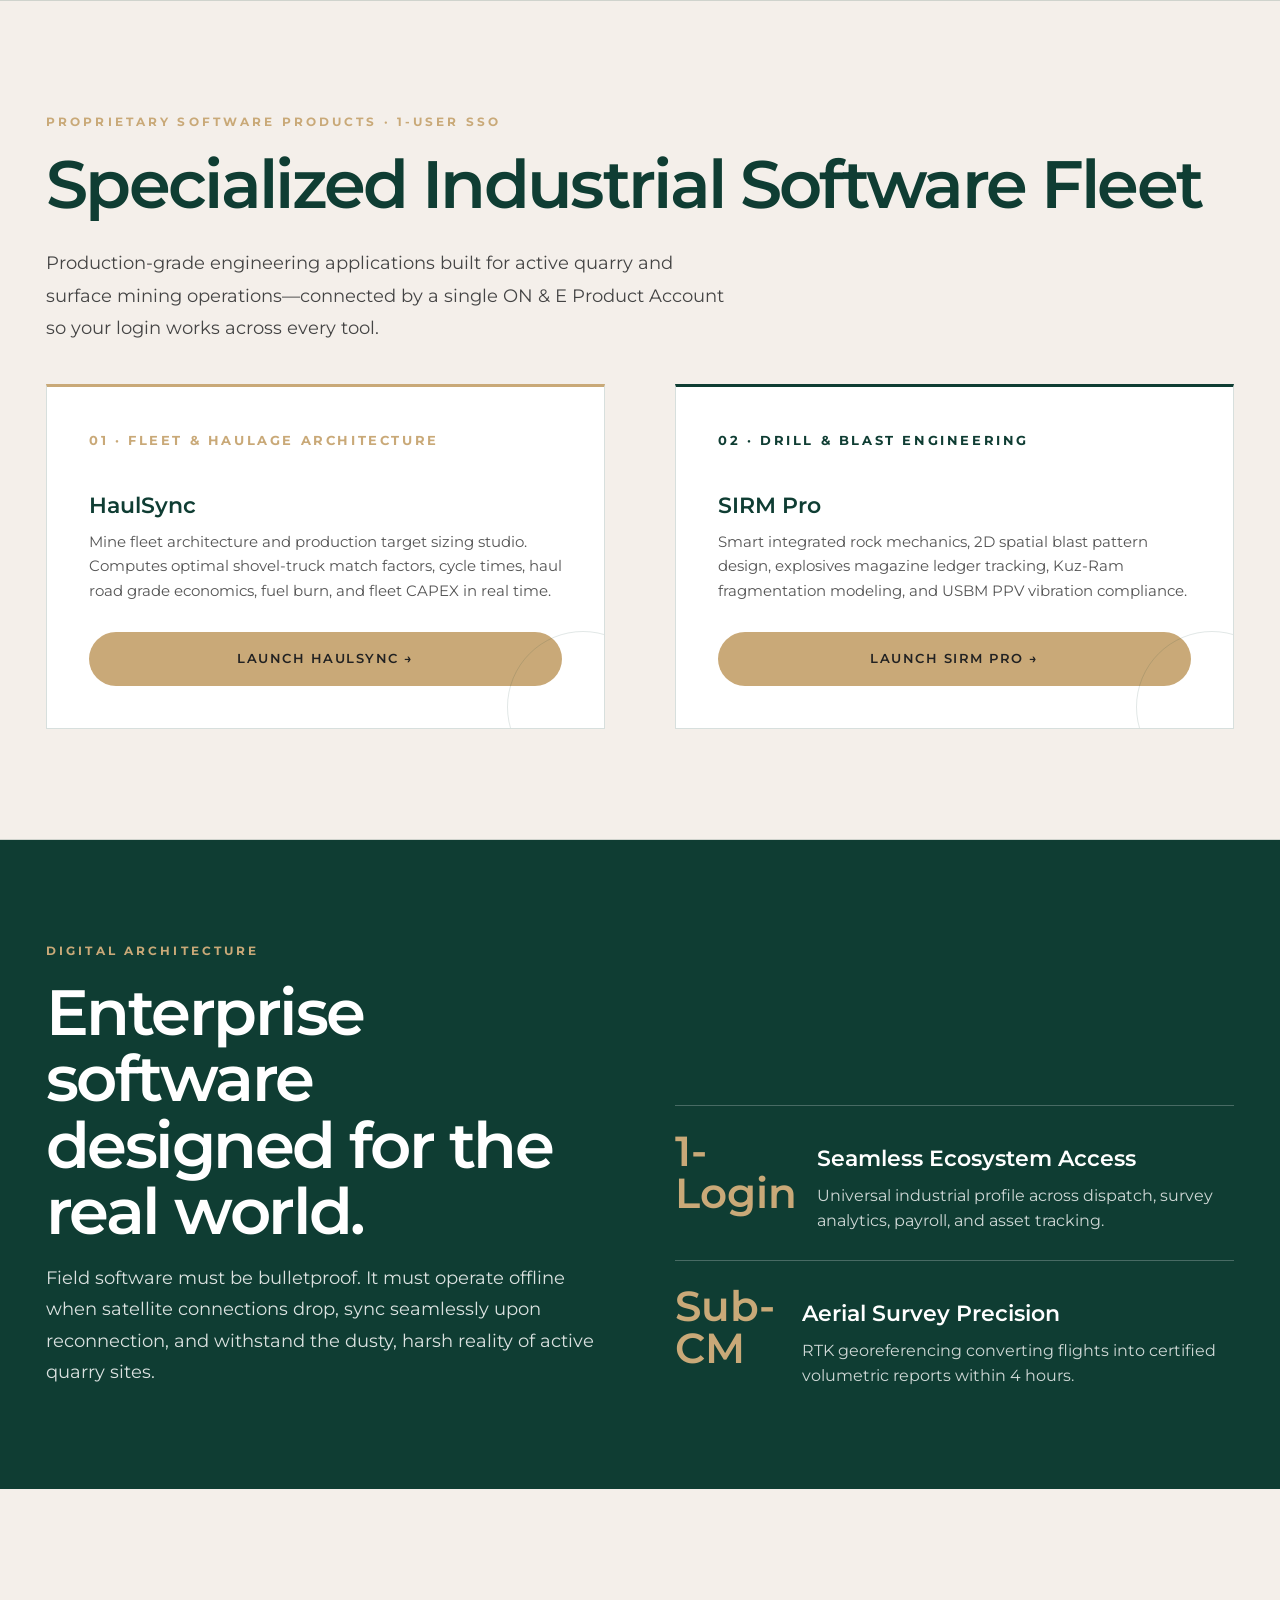
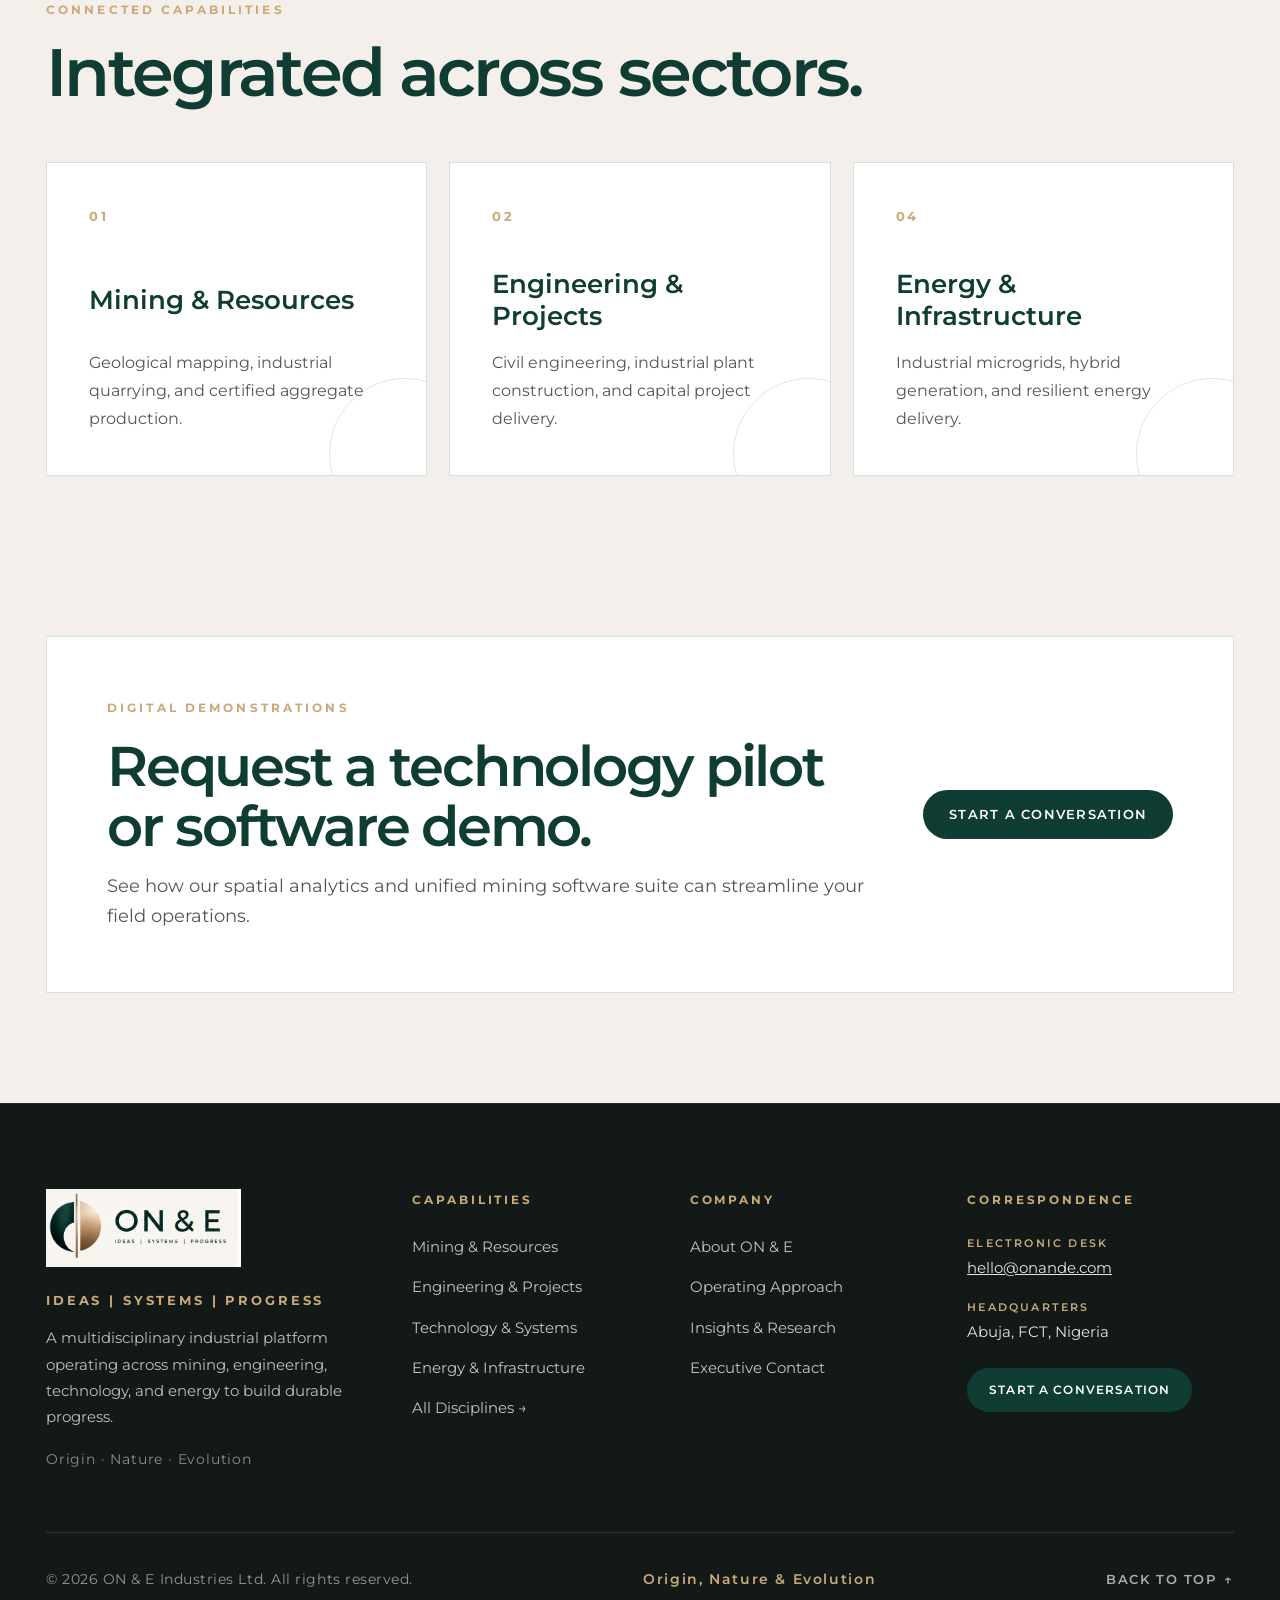
==== commit 84787ef4: "feat: showcase HaulSync and SIRM Pro under Specialized Industrial Software Fleet" ====
--- a/public/technology-systems.html
+++ b/public/technology-systems.html
@@ -100,25 +100,25 @@
     </section>
 
     <!-- SECTION: SPECIALIZED INDUSTRIAL SOFTWARE SUITES -->
-    <section class="section" style="background: var(--sand); border-top: 1px solid var(--border); border-bottom: 1px solid var(--border);">
-      <div class="wrap">
-        <div class="eyebrow" style="color: var(--bronze);">Proprietary Ecosystem</div>
+    <section class="section" style="background: var(--sand); border-top: 1px solid var(--line); border-bottom: 1px solid var(--line);">
+      <div class="wrap">
+        <div class="eyebrow" style="color: var(--bronze);">Proprietary Software Products · 1-User SSO</div>
         <h2>Specialized Industrial Software Fleet</h2>
         <p class="body-para" style="max-width: 680px; margin-bottom: 40px;">
-          Production-grade applications engineered to eliminate direct OPEX leaks, audit OEM safety envelopes, and automate field intelligence across surface extraction.
+          Production-grade engineering applications built for active quarry and surface mining operations—connected by a single ON &amp; E Product Account so your login works across every tool.
         </p>
 
-        <div class="grid3">
+        <div class="grid2">
           <article class="card" style="display: flex; flex-direction: column; justify-content: space-between; border-top: 3px solid var(--bronze);">
             <div>
-              <div class="num" style="color: var(--bronze);">01 · Fleet &amp; Haulage</div>
-              <h3 style="font-size: 20px; margin-bottom: 8px;">HaulSync</h3>
-              <p style="font-size: 14px; line-height: 1.5; color: var(--text-muted);">
-                Surface mine fleet dispatch optimization, discrete-event queuing simulation, haul road kinematics resistance profiling, and OEM 10/10/20 payload compliance auditing.
+              <div class="num" style="color: var(--bronze);">01 · Fleet &amp; Haulage Architecture</div>
+              <h3 style="font-size: 22px; margin-bottom: 10px;">HaulSync</h3>
+              <p style="font-size: 15px; line-height: 1.65;">
+                Mine fleet architecture and production target sizing studio. Computes optimal shovel-truck match factors, cycle times, haul road grade economics, fuel burn, and fleet CAPEX in real time.
               </p>
             </div>
-            <div style="margin-top: 24px;">
-              <a href="https://haulsync.onande.com" target="_blank" rel="noopener noreferrer" class="cta" style="display: inline-block; font-size: 13px; padding: 10px 18px; width: 100%; text-align: center;">
+            <div style="margin-top: 28px;">
+              <a href="https://haulsync.onande.com" id="btnLaunchHaulSync" target="_blank" rel="noopener noreferrer" class="btn primary" style="display: inline-block; width: 100%; text-align: center;">
                 Launch HaulSync &rarr;
               </a>
             </div>
@@ -126,37 +126,21 @@
 
           <article class="card" style="display: flex; flex-direction: column; justify-content: space-between; border-top: 3px solid var(--green);">
             <div>
-              <div class="num" style="color: var(--green);">02 · Geotechnical &amp; Blast</div>
-              <h3 style="font-size: 20px; margin-bottom: 8px;">SIRM Pro V2</h3>
-              <p style="font-size: 14px; line-height: 1.5; color: var(--text-muted);">
-                Smart integrated risk management, predictive blast pattern design, Kuz-Ram rock fragmentation distribution, and USBM PPV ground vibration compliance.
+              <div class="num" style="color: var(--green);">02 · Drill &amp; Blast Engineering</div>
+              <h3 style="font-size: 22px; margin-bottom: 10px;">SIRM Pro</h3>
+              <p style="font-size: 15px; line-height: 1.65;">
+                Smart integrated rock mechanics, 2D spatial blast pattern design, explosives magazine ledger tracking, Kuz-Ram fragmentation modeling, and USBM PPV vibration compliance.
               </p>
             </div>
-            <div style="margin-top: 24px;">
-              <a href="https://sirm.onande.com" target="_blank" rel="noopener noreferrer" class="cta" style="display: inline-block; font-size: 13px; padding: 10px 18px; width: 100%; text-align: center; background: var(--green); border-color: var(--green);">
+            <div style="margin-top: 28px;">
+              <a href="https://sirm.onande.com" id="btnLaunchSirm" target="_blank" rel="noopener noreferrer" class="btn primary" style="display: inline-block; width: 100%; text-align: center;">
                 Launch SIRM Pro &rarr;
               </a>
             </div>
           </article>
-
-          <article class="card" style="display: flex; flex-direction: column; justify-content: space-between; border-top: 3px solid #0284C7;">
-            <div>
-              <div class="num" style="color: #0284C7;">03 · Structural Telematics</div>
-              <h3 style="font-size: 20px; margin-bottom: 8px;">CloseQuarters</h3>
-              <p style="font-size: 14px; line-height: 1.5; color: var(--text-muted);">
-                High-precision geotechnical slope displacement, radar telematics, and perimeter integrity monitoring for deep open-pit highwalls and civil works.
-              </p>
-            </div>
-            <div style="margin-top: 24px;">
-              <a href="https://closequarters.onande.com" target="_blank" rel="noopener noreferrer" class="cta" style="display: inline-block; font-size: 13px; padding: 10px 18px; width: 100%; text-align: center; background: #0284C7; border-color: #0284C7;">
-                Explore Platform &rarr;
-              </a>
-            </div>
-          </article>
-        </div>
-      </div>
-    </section>
-
+        </div>
+      </div>
+    </section>
     <!-- BAND: PLATFORM VISION -->
     <section class="band">
       <div class="wrap grid">
